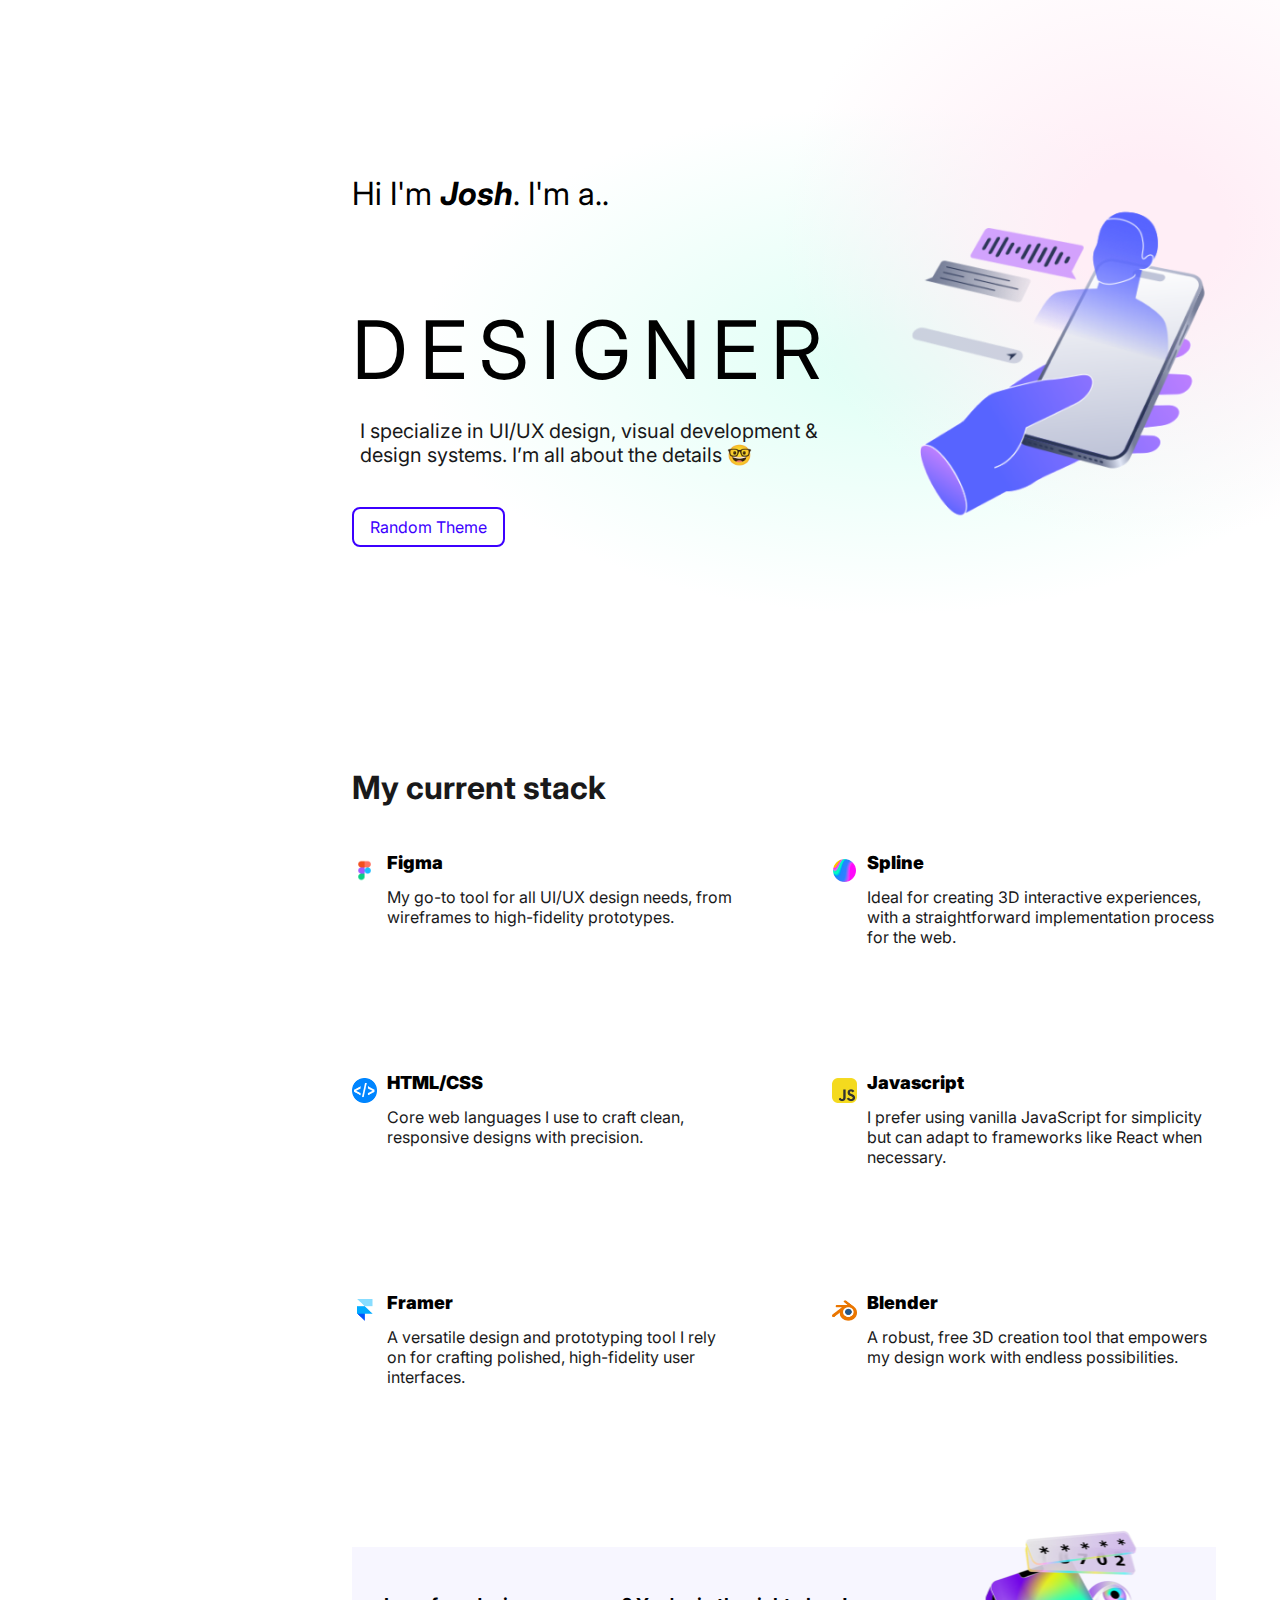
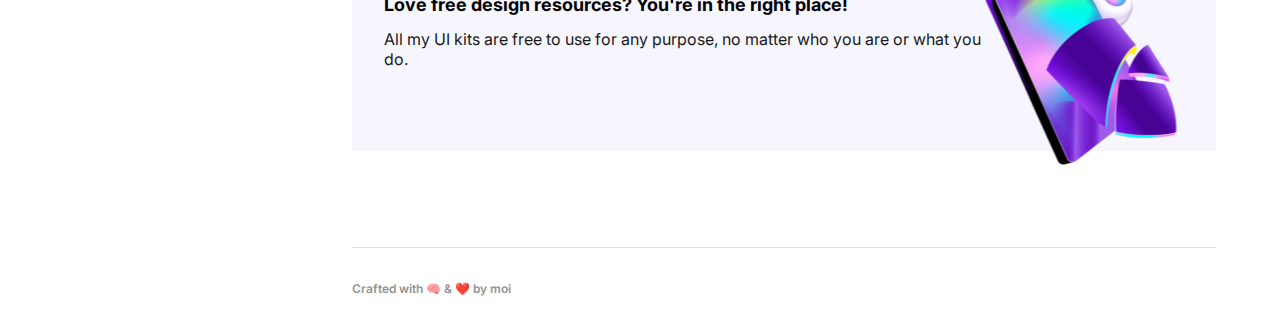
==== index.html @ 76b13b5a "Test POC portfolio" ====
<!DOCTYPE html>
<html lang="en">

<head>
    <meta charset="UTF-8">
    <meta name="viewport" content="width=device-width, initial-scale=1.0">
    <meta name="description" content="Product design portfolio space full of UI wonders and a usability haven.">

    <link rel="stylesheet" href="styles/themes/Default-theme.css" id="theme-stylesheet">
    <link rel="stylesheet" href="styles/main.css">
    <link rel="stylesheet" href="styles/sidebar.css">
    <link rel="stylesheet" href="styles/intro.css">
    <link rel="stylesheet" href="styles/buttons.css">
    <link rel="stylesheet" href="styles/scrollbar.css">

    <link rel="preconnect" href="https://fonts.googleapis.com">
    <link rel="preconnect" href="https://fonts.gstatic.com" crossorigin>

    <title>JC - Greatest themeable site you have ever seen</title>

    <link rel="apple-touch-icon" sizes="180x180" href="assets/favicon/apple-touch-icon.png">
    <link rel="icon" type="image/png" sizes="32x32" href="assets/favicon/favicon-32x32.png">
    <link rel="icon" type="image/png" sizes="16x16" href="assets/favicon/favicon-16x16.png">
    <link rel="manifest" href="assets/favicon/site.webmanifest">

</head>

<body>

    <header-nav></header-nav>

    <div class="wrapper">
        <!-- Sidebar -->
        <div class="sidebar" id="sidebar">
            <sidebar-nav></sidebar-nav>
        </div>

        <main>
            <div class="heroSection">
                <div class="heroContainer">
                    <div class="heroContents" data-scroll data-scroll-speed="0.1">
                        <div class="IntroNameText">Hi I'm <strong>Josh</strong>. I'm a..</div>
                        <div class="hDisplay1">‎
                            <span>PRODUCT</span>
                            <span>VISUAL</span>
                            <span>UX/UI</span>
                            <span>BRAND</span>
                        </div>
            
                        <div class="hDisplay2">Designer</div>
                        <p>I specialize in UI/UX design, visual development & design systems. I’m all about the details
                            🤓</p>
                  
                        <div class="themetags">
                           
                            <a href="#" class="tag-theme-btn" onclick="selectRandomTheme()">Random Theme</a>

                        </div>
                    </div>

                    <div class="heroImage" data-scroll data-scroll-speed=".1"></div>

                </div>
            </div>


            <div class="content">
                <div class="stackcontainer" data-scroll>
                    <h2><strong>My current stack</strong></h2>
                    <ul>
                        <li>
                            <div class="stackicon"><img src="assets/figma.png" alt="figma"></div>
                            <div class="stackitem">
                                <h3><strong>Figma</strong></h3>
                                <p>My go-to tool for all UI/UX design needs, from wireframes to high-fidelity prototypes.

                                </p>
                            </div>
                        </li>

                        <li>
                            <div class="stackicon"><img src="assets/spline.png" alt="spline"></div>
                            <div class="stackitem">
                                <h3><strong>Spline</strong></h3>
                                <p>Ideal for creating 3D interactive experiences, with a straightforward implementation process for the web.</p>
                            </div>
                        </li>

                        <li>
                            <div class="stackicon"><img src="assets/htmlcsslogo.png" alt="htmlcss"></div>
                            <div class="stackitem">
                                <h3><strong>HTML/CSS</strong></h3>
                                <p>Core web languages I use to craft clean, responsive designs with precision.</p>
                            </div>
                        </li>

                        <li>
                            <div class="stackicon"><img src="assets/jslogo.png" alt="figma">
                            </div>
                            <div class="stackitem">
                                <h3><strong>Javascript</strong></h3>
                                <p>I prefer using vanilla JavaScript for simplicity but can adapt to frameworks like React when necessary.</p>
                            </div>
                        </li>

                        <li>
                            <div class="stackicon"><img src="assets/framer.png" alt="figma"></div>
                            <div class="stackitem">
                                <h3><strong>Framer</strong></h3>
                                <p> A versatile design and prototyping tool I rely on for crafting polished, high-fidelity user interfaces.</p>
                            </div>
                        </li>

                        <li>
                            <div class="stackicon"><img src="assets/blender.png" alt="figma"></div>
                            <div class="stackitem">
                                <h3><strong>Blender</strong></h3>
                                <p>A robust, free 3D creation tool that empowers my design work with endless possibilities.</p>
                            </div>
                        </li>
                    </ul>

                </div>
                <div class="promobanner">
                    <div class="promotext">
                        <h3>Love free design resources? You're in the right place!</h3>

                        <p>All my UI kits are free to use for any purpose, no matter who you are or what you do.</p>
                    </div>
                    <div class="promoimage"></div>


                </div>
                <div class="footer">Crafted with 🧠 & ❤️ by moi</div>
            </div>

        </main>
    </div>
    </div>
    <script src="scripts/dropdown.js"></script>
    <script src="Components/header.js"></script>
    <script src="Components/sidebar.js"></script>
    <script src="scripts/gsap.min.js"></script>


</body>

</html>
---- styles/themes/Default-theme.css ----
@import url('https://fonts.googleapis.com/css2?family=Inter:wght@100..900&display=swap');

/*Font */

:root {
/* Basic color scheme */

    --bgheader: #ffffffe9;
    --bgprimary-color: #fff;
    --bgsecondary-color: #f7f6ff;
    --bgtertiary-color: #b6bfff;
    --bgbanner-color: #EEF5FF;
    --bgradientradial: #DFE8FF;
    --text-color: #19191a;
    --text-color2: #222;
    --border-color: #dddbf4;

    --Disabled: #949494;
    --PrimaryColor: #000000;
    --SecondaryColor: #1e00ff;
    --ActiveColor: #212a58;

    --SecondaryActiveColor: #ded6f4;
    --DisabledSecondary: #D9D9D9;

    --ScrollThumb: #cbcbcb;
    --Scrollradius:8px;

    --selectioIndicator: #141314;

/* Basic color scheme */

    




/* Images and visuals*/

    --promo-image-intro: url('../assets/default-promo.png');
    --hero-image:url('../assets/welcome2.png');
    --logoPrimaryColor: #ff2424;
    --logoSecondaryColor: #1e00ff;

/* Images and visuals*/



/* Universal Type */

    --DefaultFont: "Inter", sans-serif;
    --DefaultFontColor:#19191a;
    --logoFontColor:#fff;
    --h1-size:2.25rem;
    --h1-weight:normal;
    --h1-letterspacing:normal;
    --h1-color:#000;

    --h2-size:2rem;
    --h2-weight:normal;
    --h2-letterspacing:normal;
    --h2-color:#000;

    --h3-size:1.125rem;
    --h3-weight:bold;
    --h3-letterspacing:normal;
    --h3-color:#000;

    --p-size:1rem;
    --p-weight:normal;
    --p-letterspacing:normal;
    --p-color:#19191a;

    --p2-size:0.8rem;
    --p2-weight:normal;
    --p2-letterspacing:normal;
    --p2-color:#000;

/* Universal Type */


/* Button  */
    --button-fill-color:none;
    --button-padding: 12px 20px;
    --button-border-radius: 8px;
    --button-border-size: 2px;
    --button-border-color: #0057Ff;


    --ctatext-size:1rem;
    --ctatext-weight:normal;
    --ctatext-letterspacing:normal;
    --ctatext-color:#ffffff;
/* Button  */

/* Dropdown  */

    --dropdown-fill-color:#f6f3ff;
    --dropdown-border-radius: 2rem;
    --dropdown-border-size: 1px;
    --dropdown-border-color: #0057Ff;
    --dropdown-text-color: #4f3fff;
    --dropdown-fill-hover:#ebe3ff;
    --dropdown-text-hover:#4f3fff;

/* Dropdown  */





/*Theme Tags */

    --tag-padding: .5rem 1rem;
    --tag-border-radius: 8px;
    --tag-border-size: 2px;
    --tag-border-color: #3c00ff;

    --tagText-size:1rem;
    --tagText-weight:normal;
    --tagText-letterspacing:normal;
    --tagText-color:#3c00ff;

    --tag-fill-hover: #3c00ff;
    --tag-text-hover:#fff;

/*Theme Tags */



/* Navigation  */

    --navItem: #554b67;
    --navHover: #e9e7ff;
    --navHoverText:#000;
    --navActive: #212a58;
    --navBackground: #fbf9ff;
    --navBorder: #dddbf4;
    --navCorners:4px;
    --navItemAnimate: fade-in-bg 0.25s ease;

    --navCategoryText-size: 0.7rem;
    --navCategoryText-type: "Inter", sans-serif;
    --navCategoryText-weight: normal;
    --navCategoryText-letterspacing: normal;
    --navCategoryText-transform: uppercase;
    --navCategoryText-color: #938abb;

    --navItemText-size: 1rem;
    --navItemText-type: "Inter", sans-serif;
    --navItemText-weight: normal;
    --navItemText-letterspacing: normal;
    --navItemText-transform: uppercase;
    --navItemText-color: #343434;


    --socialFooterBg: #ebeeff;
    --socialFooterBorder: #000;
    --socialFooterBorderSize: 0px;
    --socialIcon: #8b91fb;
    --socialHoverIcon: #e3e9ff;

/* Navigation  */



/* Main Hero Section  */
    --IntroNameText-size: 2rem;
    --IntroNameText-type: "Inter", sans-serif;
    --IntroNameText-weight: normal;
    --IntroNameText-letterspacing: normal;
    --IntroNameText-transform: none;
    --IntroNameText-color: #000000;


    --hdisplay1-type: "Inter", sans-serif;
    --hdisplay1-weight: 800;
    --hdisplay1-letterspacing: normal;
    --hdisplay1-transform: uppercase;
    --hdisplay1-color: #5900ff;
    --hdisplay1-bg: linear-gradient(90deg, #4200FF 0%, #D600E8 100%);
    --hdisplay1-size: clamp(4rem, -2.25rem + 10.417vw, 9rem);
    --hdisplay1-lineheight: clamp(4rem, -2.25rem + 10.417vw, 9rem);


    --hdisplay2-type: "Inter", sans-serif;
    --hdisplay2-weight: normal;
    --hdisplay2-letterspacing: 12px;
    --hdisplay2-transform: uppercase;
    --hdisplay2-color: #000000;
    --hdisplay2-font-size:clamp(2.75rem, -4.125rem + 11.458vw, 8.25rem);
    --hdisplay2-line-height:clamp(2.75rem, -4.125rem + 11.458vw, 8.25rem);

    --hdisplaysub-size: clamp(1rem, 7vw, 1.25rem);
    --hdisplaysub-type: "Inter", sans-serif;
    --hdisplaysub-weight: normal;
    --hdisplaysub-letterspacing: normal;
    --hdisplaysub-transform: uppercase;
    --hdisplaysub-color: #5900ff;

    --hero-backgroundcolor: #e2e6ff;
    --hero-background: radial-gradient(36.98% 43.08% at 86.79% 31.98%, #FFEEF6 21%, rgba(255, 255, 255, 0.00) 100%), radial-gradient(47.51% 35.33% at 60.64% 50.06%, #E2FFF6 11.06%, rgba(255, 255, 255, 0.00) 100%), var(--Text, #FFF);

/* Main Hero Section  */

/* Animation */
    --animation-type:fade;



}
---- styles/main.css ----
html {
    scroll-behavior:auto;
}

body {
    margin: 0;
    letter-spacing: 0%;
    background-color: var(--bgprimary-color);
    font-family: var(--DefaultFont);
    color: var(--DefaultFontColor);
    scrollbar-width: thin;
    /* "auto" or "thin" */
    scrollbar-color: var(--ScrollThumb);

}

::selection {
    background: var(--selectioIndicator);
    color:var(--ctatext-color)
  }



/* Text Styles */
h1 {
    font-size: var(--h1-size);
    color:var(--h1-color);
    font-weight: var(--h1-weight);
    letter-spacing:var(--h1-letterspacing);
    line-height: var(--hdisplay1-lineheight);
    margin: 0;
}

h2 {
    font-size: var(--h2-size);
    color: var(--h2-weight);
    font-weight: var(--h2-weight);
    letter-spacing:var(--h2-letterspacing);
    line-height: var(--hdisplay2-lineheight);
    margin: 0;
}

h3 {
    font-size: var(--h3-size);
    color:var(--h3-color);
    letter-spacing:var(--h3-letterspacing);
    font-weight: var(--h3-weight);
    line-height: 1rem;
    margin: 0;

}

h4 {
    margin:0;
}

p {
    color: var(--p-color);
    font-weight:var(--p-weight);
    font-family: var(--p-font);
    font-size: var(--p-size);
    margin-bottom:2rem;
}

/* End of Text Styles */


/* Scrollbar */
::-webkit-scrollbar {
    width: 8px;
    margin:8px;
}

/* Track */
::-webkit-scrollbar-track {
    background: transparent; 
}

/* Handle */
::-webkit-scrollbar-thumb {
    background: var(--ScrollThumb);
    border-radius: var(--Scrollradius);
}

/* Header */
header {
    color: var(--text-color);
    text-align: center;
    position: fixed;
    width: 100%;
    border-right: 3px solid var(--border-color);
    top: 0;
    padding-right: 4px;
    z-index: 999;
    display: flex;
    flex-direction: row;
    gap: 4px;
    align-items: center;
    flex-wrap: nowrap;
    justify-content: space-between;
}

.LogoContainer {
    flex-direction: row;
    gap: 16px;
    align-items: center;
    flex-wrap: nowrap;
    display: flex;
    padding: 16px 0px 16px 32px;
}

.LogoContainer a {
    text-decoration: none;
}

.LogoContainer a:hover {
    animation: logo 1s linear 0ms 999 reverse none;
}


.logo {
    background: linear-gradient(to right, var(--logoPrimaryColor), var(--logoSecondaryColor));
    height: 48px;
    width: 48px;
    border-radius: 64px;
    color:var(--logoFontColor);
    display: flex;
    justify-content: center;
    align-items: center;
}






/* Style for the dropdown container */
.dropdown {
    position: relative;
    display: inline-block;
    margin-right: 16px;
}

/* Style for the button that triggers the dropdown */
.dropdown-btn {
    width: 132px;
    padding: 8px;
    color: var(--dropdown-text-color);
    font-family: var(--main-font);
    font-size: 12px;
    cursor: pointer;
    display: flex;
    border-radius: var(--dropdown-border-radius);
    border: var(--dropdown-border-color) solid var(--dropdown-border-size);
    background-color: var(--dropdown-fill-color);
    justify-content: center;
}

.dropdown-btn:hover {
    color: var(--dropdown-text-hover);
    background-color: var(--dropdown-fill-hover);
}

/* Style for the dropdown content */
.dropdown-content {
    display: none;
    position: absolute;
    width: 132px;
    border: 1px solid var(--dropdown-border-color);
    background-color: var(--bgprimary-color);
    z-index: 1;
    margin-top: 8px;
    border-radius: 4px;
}

/* Style for each dropdown item */
.dropdown-item {
    padding: 10px;
    display: block;
    font-size: 12px;
    color: var(--dropdown-text-color);
    text-decoration: none;
    text-align: left;
    font-family: var(--main-font)
}

/* Hover effect for dropdown items */
.dropdown-item:hover {
    background-color: var(--dropdown-fill-hover);
    animation: fadeIn;
    color:var(--dropdown-text-hover);
    animation-duration: 400ms;
}

/* Style for the arrow-down icon */
.dropicon {
    margin-left: 8px;

}


.wrapper {
    display: flex;
    flex-direction: row;
    justify-content: flex-start;
    background-size: cover;
    background-repeat: no-repeat;

}


/* Banner template */
.topSection {
    width: 100%;
    display: flex;
    justify-content: flex-start;
    align-content: center;
    border: solid var(--hero-bordercolor) var(--herobordersize);
    flex-direction: column;
    align-items: center;
    padding-top: 80px;
}

.infoTagsContainer {
    display: flex;
    width: 100%;
    height: auto;
    align-items: flex-start;
    align-content: flex-start;
    gap: 0.75rem;
    flex-wrap: wrap;
    padding: 24px 0;
}

.infoTags {
    display: flex;
    padding: var(--tag-padding);
    justify-content: center;
    align-items: center;
    gap: 0.625rem;
    border-radius: var(--tag-border-radius);
    border: var(--tag-border-size) solid var(--tag-border-color);
}


.topContainer {
    padding: 0 48px 0 48px;
    max-width: 1104px;
}

.topContainer h1 {
    font-size: clamp(5rem, -3.088rem + 11.765vw, 7.5rem);
    line-height: clamp(5rem, -3.088rem + 11.765vw, 7.5rem);
    padding: 0 16px 0 0;
    
}

.topContainer h1 span {
    background: var(--hdisplay1-bg);
    font-family: var(--hdisplay1-type);
    font-weight: var(--hdisplay1-weight);
    letter-spacing:var(--hdisplay1-letterspacing);
    background-clip: text;
    -webkit-background-clip: text;
    -webkit-text-fill-color: transparent;
    font-size: clamp(5rem, -3.088rem + 11.765vw, 7.5rem);
    line-height: clamp(5rem, -3.088rem + 11.765vw, 7.5rem);
    
}

.topContainer h3 {
   font-weight: normal;
   font-style:italic;
   font-family:var(--DefaultFont);
    
}

.topContainer img {
    width:1000px;
     
 }

.topContents {
    height: 100%;
    width: 100%;
    display: flex;
    align-items: flex-start;
    flex-direction: column;
    justify-content: center;
}

.topDisplaytext {
    color: var(--PrimaryColor);
    font-family: var(--header-display);
    font-size: 5.5vw;
    font-weight: 200;
}

/* */


/* Menu icon for mobile view */
.menu-icon {
    display: inline-block;
    cursor: pointer;
}

.menu-line {
    display: block;
    width: 20px;
    height: 2px;
    background-color: var(--text-color2);
    margin: 4px 0;
    transition: transform 0.1s;
}

.menu-icon.open .menu-line:nth-child(1) {
    transform: translateY(3px) rotate(45deg);
}

.menu-icon.open .menu-line:nth-child(2) {
    transform: translateY(-3px) rotate(-45deg);
}



/* Content */
main {
    margin-left: 288px;
    width: 100%;
    display: flex;
    flex-direction: column;
    align-items: center;
    gap: 3rem;
}

article {
    gap: 1rem;
    display: flex;
    flex-direction: column;
    padding: 0 48px 0 48px;
    max-width: 1104px;

}

.content {
    max-width: 1528px;
    display: flex;
    flex-direction: column;
    gap: 6rem;
    padding: 0 4rem;
}

article img{
    width: 100%;
    height: auto;
    max-width: 100%;
    display: block;
    object-fit: cover;
}



.workbanner {
    background: var(--bgbanner-color);
    border-radius: 8px;
    width: 100%;
    max-width: 960px;
    display: flex;
    align-items: center;
    flex-direction: row;

}

.imageAvatar {
    width: 180px;
    height: 180px;
    background-color:#000;
    border-radius: 96px;
}

.bannerText {
    width: 100%;
    padding: 0 48px 0 48px;

}



.footer {
    width: 100%;
    height: 80px;
    display: flex;
    align-items: center;
    border-top: var(--border-color) solid 1px;
    font-size: 12px;
    font-weight: 600;
    color: var(--Disabled);

}

.transparent-header {
    background-color: transparent !important;
}





/* Responsive Design */

@media screen and (min-width: 1400px) {
    .topDisplaytext {
        font-size: 52px;
    }
}

/* Responsive Design */
@media screen and (max-width: 1120px) {


    .topContents {
        align-items: center;
        text-align: center;
        
    }

    .topDisplaytext {
        font-size: 40px;

    }

    .topContainer {
        padding: 48px;
    }

}



@media screen and (max-width: 1100px) {
    .menu-icon {
        display: block;
    }

    .imageAvatar {
        width: 132px;
        height: 132px;
    }

    main {
        margin-left: 0px;
    }

    header {
        background-color:var(--bgheader);
        backdrop-filter: blur(4px);
    }
}

@media screen and (min-width: 1101px) {

    .menu-icon {
        display: none;
    }
}




@media screen and (max-width: 480px) {

    .topSection {
        align-items: center;
        justify-content: center;
        padding: 80px 24px 0 24px;
    }

    .topContents {
        justify-content: flex-start;
    }

    .content {
        padding: 48px 0 0 0;
    }

    main {
        padding-left: 0px;
    }

    .topContainer {
        padding: 24px;
    }

    .LogoContainer {
        gap: 8px;
        padding: 16px 0px 16px 16px;
    }

    .dropdown-btn {
        width: 132px;
        padding: 8px;
        font-size: 11px;
    }

    .logo {
        height: 36px;
        width: 36px;
    }


    .topContainer h1 {
        font-size: clamp(3rem, -1rem + 20vw, 5rem);
        line-height: clamp(3rem, -1rem + 20vw, 5rem);
        padding: 0 16px 0 0;
        
    }
    
    .topContainer h1 span {
        background: var(--hdisplay1-bg);
        font-family: var(--hdisplay1-type);
        font-weight: var(--hdisplay1-weight);
        letter-spacing:var(--hdisplay1-letterspacing);
        background-clip: text;
        -webkit-background-clip: text;
        -webkit-text-fill-color: transparent;
        font-size: clamp(3rem, -1rem + 20vw, 5rem);
        line-height: clamp(3rem, -1rem + 20vw, 5rem);
        
    }
    
    .topContainer h3 {
       font-weight: normal;
       font-style:italic;
       font-family:var(--DefaultFont);
        
    }

}
---- styles/sidebar.css ----
/* Sidebar */
.sidebar {
    display: block;
    position: fixed;
    overflow-x: hidden;
    height: 100%;
}



.sidebarContainer {
    display: flex;
    align-content: flex-start;
    justify-content: space-between;
    flex-direction: column;
    flex-wrap: nowrap;
    height: 100%;
    width: 288px;
    background-color: var(--navBackground);
    border-right: 1px solid var(--navBorder);
}

.nav {
    margin-top: 80px;
    overflow: scroll;
    height: 100%;
    overflow-x: hidden;
}


.nav ul {
    display: flex;
    flex-direction: column;
    align-items: flex-start;
    align-self: stretch;
    list-style-type: none;
    padding: 0;
    margin: 32px 24px 32px 24px;
}

.nav li {
    align-self: stretch;
    display: block;

}

.nav li strong {
    margin-bottom: 4px;
    display: block;
    color: var(--navCategoryText-color);
    font-size: var(--navCategoryText-size);
    font-family: var(--navCategoryText-type);
    text-transform: var(--navCategoryText-transform);
    letter-spacing: var(--navCategoryText-letterspacing);
    font-weight: var(--navCategoryText-weight);
    padding: 0 .75rem .25rem .75rem;
}

.nav li a {
    padding: .35rem 0.75rem;
    text-decoration: none;
    border-radius: var(--navCorners);
    display: block;
    color: var(--navItemText-color);
    font-family: var(--navItemText-type);
    font-size: var(--navItemText-size);

}


.nav li a:not(:active):not(:focus):hover {
    background-color: var(--navHover);
    animation: var(--navItemAnimate);
    color: var(--navHoverText);
}


@keyframes fade-in-bg {
    0% {
        background-color: transparent;
    }

    100% {
        background-color: var(--navHover);
    }
}

@keyframes fade-in-reverse {

    0% {
        background-color: var(--bgprimary-color);
    }

    100% {
        background-color: var(--navHover);
    }


}


.nav li a:active {
    background-color: var(--SecondaryActiveColor);
    color: var(--navActive);
    font-weight: bold;
    animation: none;
}

.nav li a:focus {
    background-color: var(--SecondaryActiveColor);
    color: var(--navActive);
    font-weight: bold;
}


.socialfooter {
    display: flex;
    height: 72px;
    justify-content: space-around;
    align-items: center;
    position: relative;
    bottom: 0px;
    width: 100%;
}

.socialfooter a {
    padding: 8px;
}

.socialfooter a:hover {
    background-color: var(--socialHoverIcon);
    border-radius: 48px;
}

.socialicon {
    content: '';
    display: block;
    height: 24px;
    width: 24px;
    display: flex;
    justify-content: center;
    align-items: center;

}

.socialicon svg {
    fill: var(--socialIcon);
}



@media screen and (max-width: 1100px) {
    .sidebar {
        height: 100%;
        position: fixed;
        top: 0;
        z-index: 1;
        transition: left 0.3s ease;
        left: -288px;
    }

    #sidebar.sidebar-open {
        left: 0;
    }

    .sidebarContainer {
        border-right: 1px solid var(--border-color);
        background-color: var(--bgsecondary-color);
    }

    .sidebar a {
        padding: 16px;
        text-decoration: none;
        font-size: 18px;
        color: #818181;
        display: block;
    }


    .nav ul {
        margin: 40px 24px 40px 24px;
    }

    .nav li {
        text-align: Left;
    }

    .nav li strong {
        text-align: Left;
    }

    .nav li a {
        animation: none;
    }

    .nav li a:hover {
        animation: none;
    }
}


@media screen and (min-width: 1101px) {
    .sidebar {
        display: block !important;

    }
}
---- styles/intro.css ----
.heroSection {
    width: 100%;
    display: flex;
    justify-content: center;
    flex-wrap: wrap;
    align-content: center;
    border: solid var(--hero-bordercolor) var(--herobordersize);
    height: 80vh;
    gap: 40px;
    background: var(--hero-background);
   
}

#bg-wrap {
    position: absolute;
    z-index: 1;
}

.heroContainer {
    display: flex;
    justify-content: flex-start;
    width: 100%;
    flex-direction: row;
    align-items: center;
    gap: 1rem;
    padding-left: 4rem;
    max-width: 1528px;
}

.heroContainer img {
    width: 50%;
    min-width: 300px;
    background-image: "../assets/welcome2.png"
}

.heroContents {
    height: 100%;
    width: 100%;
    display: flex;
    align-items: flex-start;
    flex-direction: column;
    max-width:1400px;
}

.IntroNameText {
    color: var(--IntroNameText-color);
    font-size:var(--IntroNameText-size);
    font-family:var(--IntroNameText-type);
    font-weight:var(--IntroNameText-weight);
    letter-spacing:var(--IntroNameText-letterspacing);
    text-transform:var(--IntroNameText-transform);
}

.IntroNameText strong{
    font-style: italic;
}

.hDisplay1 {
    font-size: var(--hdisplay1-size);
    line-height: var(--hdisplay1-lineheight);
    padding: 0 16px 0 0;
}


.hDisplay1 span {
    position: absolute;
    opacity: 0;
    overflow: hidden;
    animation: change-text 8s linear infinite;

    background: var(--hdisplay1-bg);
    font-family: var(--hdisplay1-type);
    font-weight: var(--hdisplay1-weight);
    letter-spacing:var(--hdisplay1-letterspacing);
    text-transform: var(--hdisplay1-transform);
    background-clip: text;
    -webkit-background-clip: text;
    -webkit-text-fill-color: transparent;
    font-size: var(--hdisplay1-size);
    line-height: var(--hdisplay-lineheight);
    padding: 0 16px 0 0;
}

.hDisplay1 span:nth-child(1) {
    animation-delay: 0s;
}

.hDisplay1 span:nth-child(2) {
    animation-delay: 2s;
}

.hDisplay1 span:nth-child(3) {
    animation-delay: 4s;
}

.hDisplay1 span:nth-child(4) {
    animation-delay: 6s;
}

@keyframes change-text {
    0% {
        opacity: 0;
        transform: translateY(-50px);
    }

    2% {
        opacity: 1;
        transform: translateY(0px);
    }

    18% {
        opacity: 1;
        transform: translateY(0px);
    }

    20% {
        opacity: 0;
        transform: translateY(50px);
    }

    100% {
        opacity: 0;
        transform: translateY(50px);
    }
}


.hDisplay2 {
    color: var(--hdisplay2-color);
    font-family: var(--hdisplay2-type);
    font-weight: var(--hdisplay2-weight);
    letter-spacing:var(--hdisplay2-letterspacing);
    text-transform: var(--hdisplay2-transform);
    font-size: var(--hdisplay2-font-size);
    line-height:var(--hdisplay2-line-height);

}


.heroContents p {
    
    font-size: var(--hdisplaysub-size);
    padding: 8px;
    font-family: var(--hdisplaysub-type);
   
}

.heroImage {
    width: 100%;
    background-image: var(--hero-image);
    height: 100%;
    background-position: center;
    background-repeat: no-repeat;
    background-size:contain;

}


.snazzybox {
    width: 80%;
    height: auto;
    border-radius: 48px;

}

.snazzybox img {
    width: 100%;
    height: auto;
    max-height: 600px;
    max-width: 600px;

}

.stackcontainer {
    margin: 0;
    padding: 0;
}

.promobanner {
    border-radius: var(--socialFooterBorderRadius);
    background: var(--bgsecondary-color);
    border: solid var(--socialFooterBorder) var(--socialFooterBorderSize);
    display: flex;
    flex-direction: row;
    align-items: center;
    justify-content: space-between;
    padding: 2rem;
    height: 140px;
}

.promotext {
    display: flex;
    flex-direction: column;
    align-items: flex-start;

}

.promoimage {
    width: 210px;
    background: var(--promo-image-intro);
    height: 245px;
    background-position: center;
    background-size: cover;
    right: 7rem;

}

.stackcontainer ul {
    display: flex;
    align-items: flex-start;
    align-content: flex-start;
    gap: 6rem;
    justify-content: space-between;
    flex-wrap: wrap;
    padding: 5rem 0 2rem 0;
    margin: 0;
    padding-top: 3rem;

}

.stackcontainer li {
    display: flex;
    min-width: 19rem;
    max-width: 30rem;
    align-items: flex-start;
    gap: 0.625rem;
    flex: 1 0 0;
}

.stackitem {
    width: 100%;
    display: flex;
    flex-direction: column;
}

.stackicon {
    width: 1.75rem;
    height: 1.75rem;
}

.stackicon img {
    width: 100%;
    padding-top: 3px;
}

#bg-wrap {
    position: absolute;
}



/* Responsive Design */
@media screen and (max-width: 1100px) {


    .IntroNameText {
        font-size:clamp(1.5rem, 1.295rem + 1.026vw, 2rem);
        line-height:clamp(1.5rem, 1.295rem + 1.026vw, 2rem);
    }

    .hDisplay1 {
        font-size: var(--hdisplay1-size);
        line-height: var(--hdisplay1-lineheight);
     
     
    }

    .hDisplay1 span {
        font-size: var(--hdisplay1-size);
        line-height: var(--hdisplay1-lineheight);
        
    }

    
    .hDisplay2 {
        font-size: clamp(2rem, 0.769rem + 6.154vw, 5rem);
        line-height: clamp(2rem, 0.769rem + 6.154vw, 5rem);
    }


    
    .heroContents {
        padding-top:96px;
    }

    .heroContents p {
        font-size: 16px;
        line-height: 24px;
        max-width:360px;
    }

    .promobanner {
        flex-direction: column-reverse;
        gap: 1rem;
        height: auto;

    }

    .promoimage {
        width: 160px;
        height: 200px;
    }

    .promotext {
        display: flex;
        flex-direction: column;
        align-items: center;
        width: 100%;
    }

    .promotext h3 {
        text-align: center;
    }

    .promotext p {
        text-align: center;
    }

}


@media screen and (max-width: 840px) {

    .heroSection {
        height: auto;
    }

    .heroContents {
        display: flex;
        align-items: center;
        padding-top: 80px;
    }

   .heroContainer {
        flex-direction: column;
        height: 100vh;
        padding-left:0;
        display: flex;
        align-items: center;
        padding: 0 24px;
    }

    .heroContents p {
      text-align: center;
    }

    .hDisplay1 {
        display:flex;
        justify-content: center;
     
    }

    .stackcontainer h2{
        text-align:center;
    }

    .stackcontainer ul {
        justify-content: center;
    
    }
    
    .stackcontainer li {
        display: flex;
        min-width: 19rem;
        max-width: 30rem;
        align-items: flex-start;
        gap: 0.625rem;
        flex: 1 0 0;
    }

}




@media screen and (max-width: 480px) {

    .promobanner img {
        width: 100px;
    }

    .stackcontainer li {
        min-width: 15rem;
    }

    .stackcontainer ul {
    padding: 2rem;
    }

    .themetags{
        flex-direction: column;
        display: flex;
        justify-content: center;
        gap: 16px;
        flex-wrap: wrap;
        flex-direction: row;
    }

    .heroContainer {
        height:unset;
    }
    .heroSection {
        height: 100vh;
    }
}
---- styles/buttons.css ----
.btn {
    display: inline-block;
    font-family: var(--DefaultFont);
    color: var(--ctatext-color);
    letter-spacing:var(--ctatext-letterspacing);
    font-weight:var(--ctatext-weight);
    font-size: var(--ctatext-size);
    text-align: center;
    text-decoration: none;  

    padding: var(--button-padding);
    border: var(--button-border-size) solid var(--button-border-color);
    border-radius: var(--buttonborder-radius);
    background-color:var(--button-fill-color);

    transition: background-color 0.15s, color 0.15s, border-color 0.15s;
    cursor: pointer;
}

/* Hover effect */
.btn:hover {
    background-color: var(--PrimaryColor);
    /* Green background color */
    color: var(--bgprimary-color);


    /* White text color */
}

.btn:active {
    background-color: var(--ActiveColor);
    /* Green background color */
    color: var(--bgprimary-color);
    /* White text color */
}



.themetags {
    display: flex;
    justify-content: center;
    gap: 16px;
}

.themetags a {
    display: flex;
    padding: var(--tag-padding);
    justify-content: center;
    align-items: center;
    gap: 0.25rem;
    border-radius: var(--tag-border-radius);
    border: var(--tag-border-size) solid var(--tag-border-color);
    text-decoration: none;
    font-family: var(--Default-font);
    color: var(--tagText-color);
    font-size: var(--tagText-size);
}

.themetags a:hover {
    background-color: var(--tag-fill-hover);
    color: var(--tag-text-hover);

}
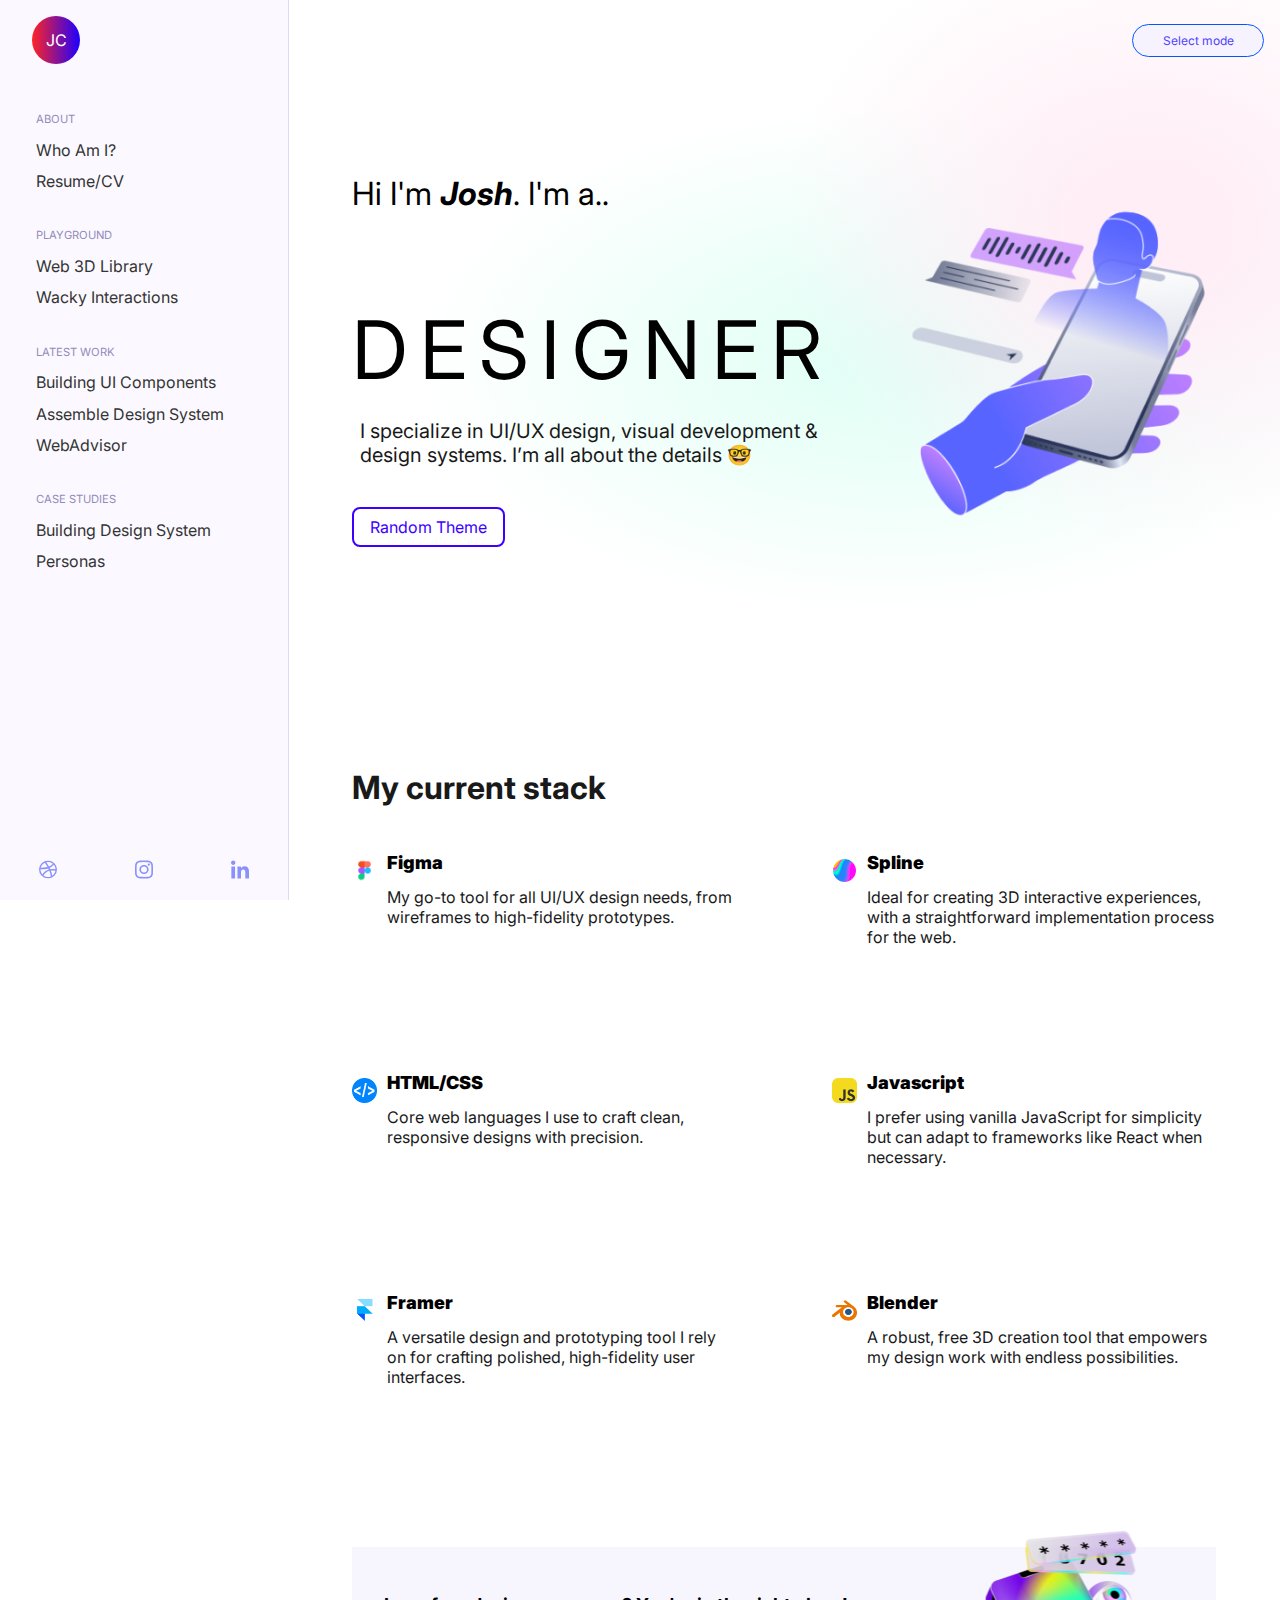
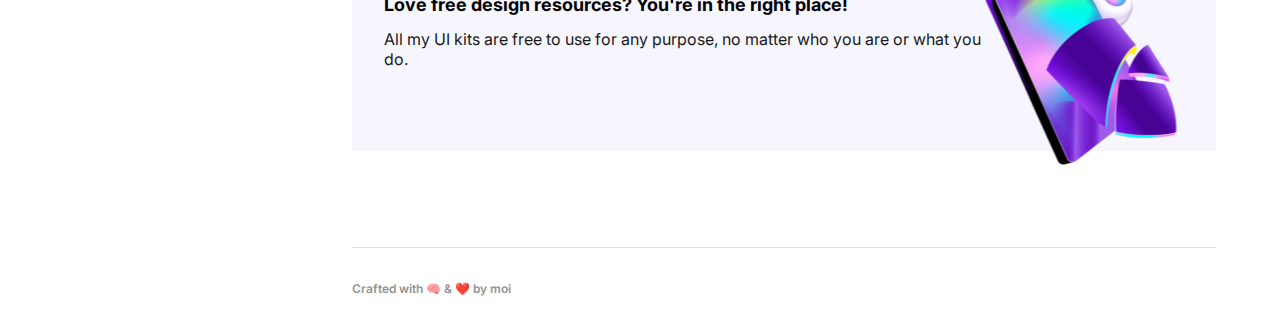
==== commit f925dcf1: "Update index.html" ====
--- a/index.html
+++ b/index.html
@@ -138,11 +138,11 @@
     </div>
     </div>
     <script src="scripts/dropdown.js"></script>
-    <script src="Components/header.js"></script>
-    <script src="Components/sidebar.js"></script>
+    <script src="components/header.js"></script>
+    <script src="components/sidebar.js"></script>
     <script src="scripts/gsap.min.js"></script>
 
 
 </body>
 
-</html>+</html>
